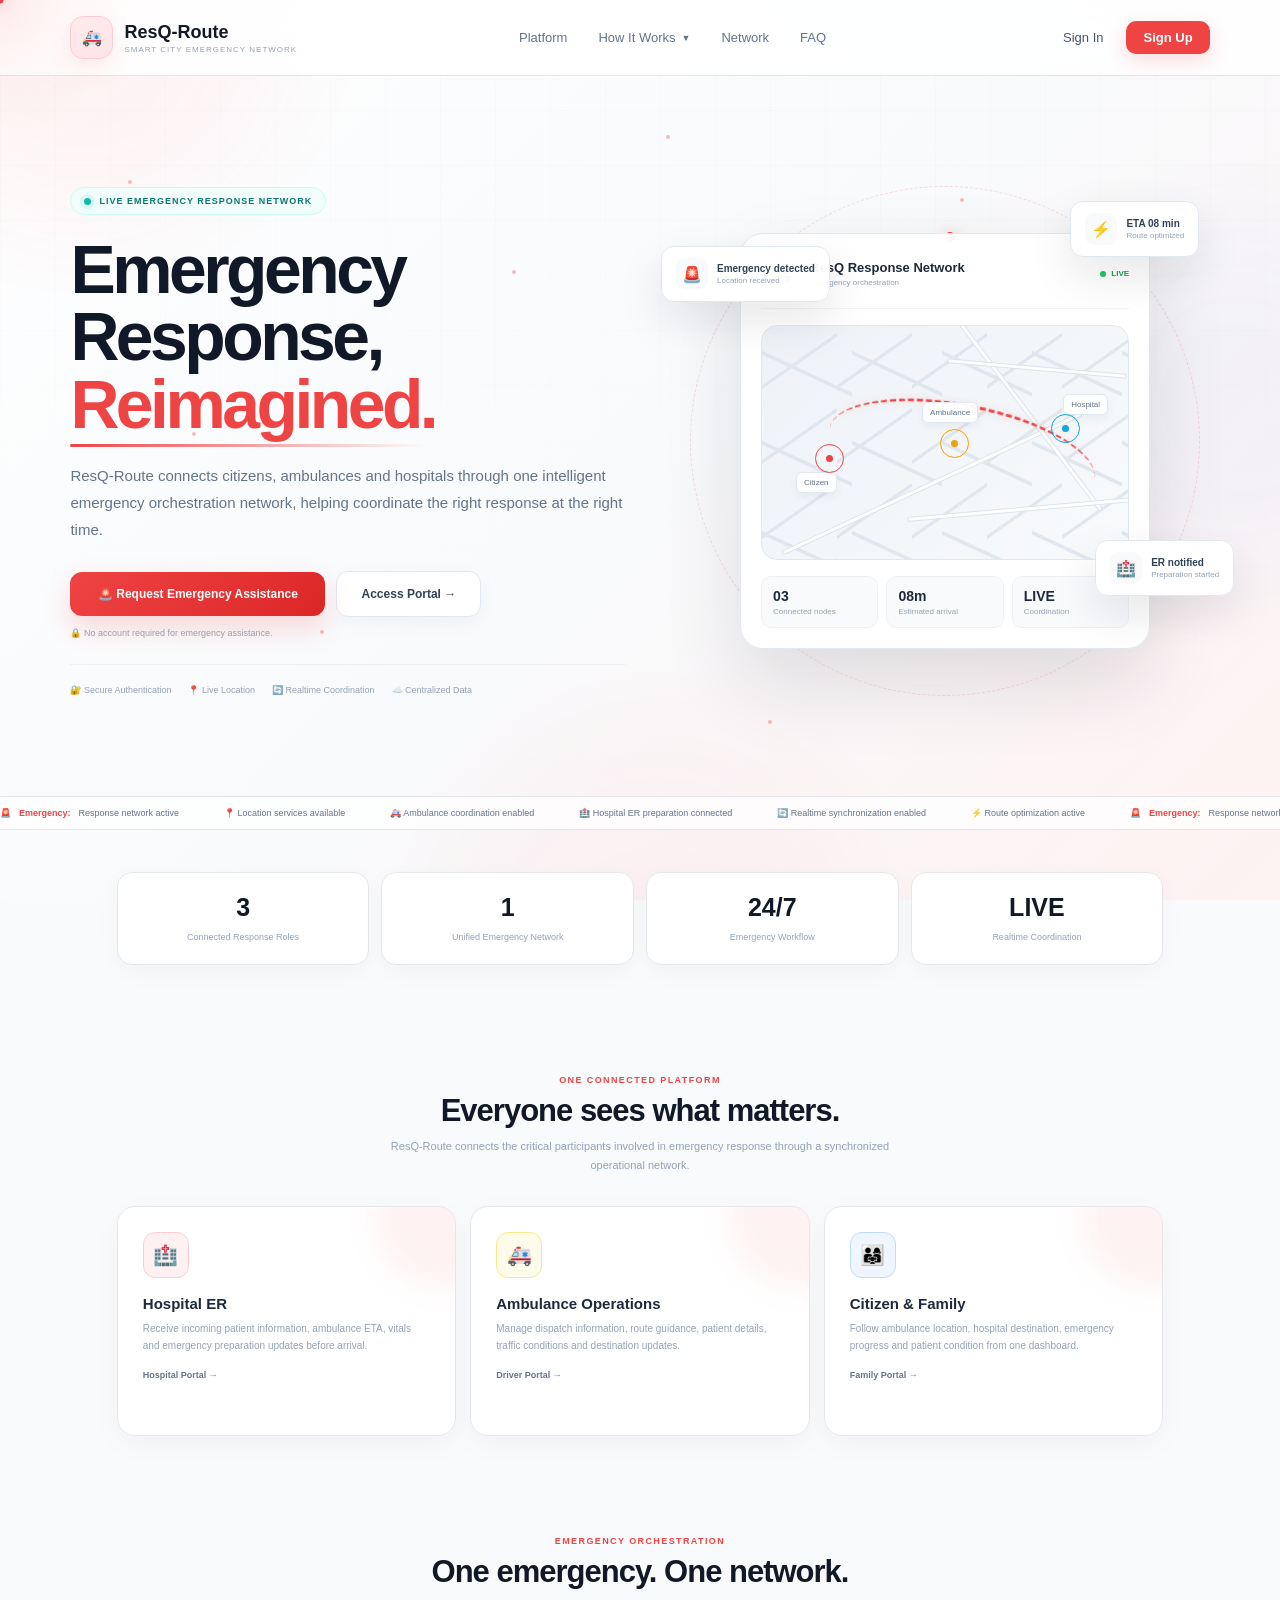
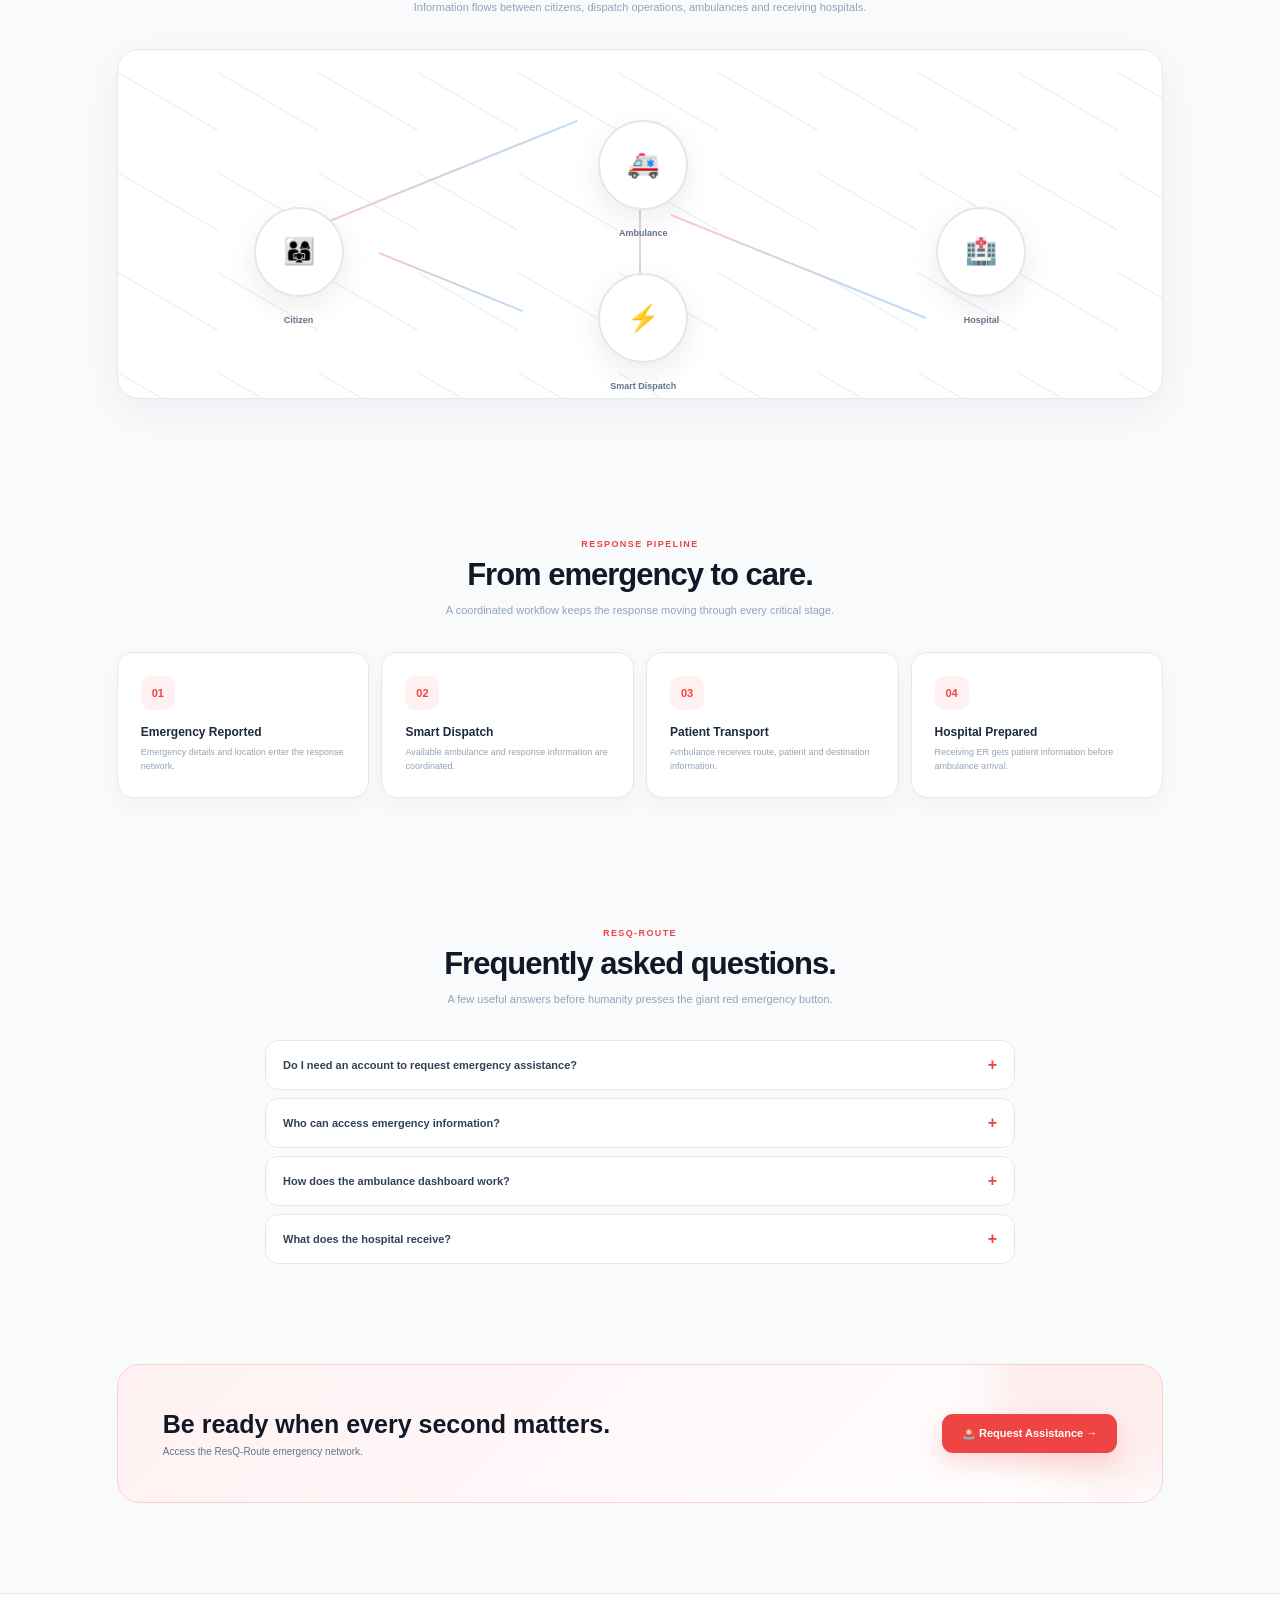
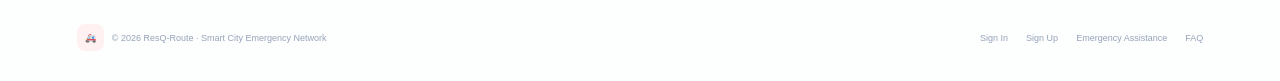
==== index.html @ a010dc9f "Initial commit" ====
<!DOCTYPE html>
<html lang="en">

<head>

    <meta charset="UTF-8">

    <meta
        name="viewport"
        content="width=device-width, initial-scale=1.0"
    >

    <title>
        ResQ-Route | Smart Emergency Response Network
    </title>


    <style>

        /* =====================================================
           GLOBAL
        ===================================================== */

        * {
            margin: 0;
            padding: 0;
            box-sizing: border-box;
        }


        html {
            scroll-behavior: smooth;
        }


        body {

            font-family:
                Inter,
                "Segoe UI",
                Arial,
                sans-serif;

            color: #172033;

            background:
                #f8fafc;

            overflow-x: hidden;

            cursor: default;
        }


        a {
            text-decoration: none;
            color: inherit;
        }


        button {
            font-family: inherit;
        }


        ::selection {
            background: #fecaca;
            color: #7f1d1d;
        }



        /* =====================================================
           MOUSE EFFECTS
        ===================================================== */

        #cursorGlow {

            position: fixed;

            width: 260px;
            height: 260px;

            border-radius: 50%;

            pointer-events: none;

            z-index: 9999;

            background:
                radial-gradient(
                    circle,
                    rgba(239,68,68,0.10),
                    rgba(239,68,68,0.035) 35%,
                    transparent 70%
                );

            transform:
                translate(-50%, -50%);

            transition:
                left 0.08s linear,
                top 0.08s linear;
        }


        #cursorDot {

            position: fixed;

            width: 7px;
            height: 7px;

            border-radius: 50%;

            background: #ef4444;

            pointer-events: none;

            z-index: 10000;

            transform:
                translate(-50%, -50%);

            box-shadow:
                0 0 14px
                rgba(239,68,68,0.45);
        }



        /* =====================================================
           BACKGROUND
        ===================================================== */

        .background {

            position: fixed;

            inset: 0;

            z-index: -20;

            overflow: hidden;

            background:
                linear-gradient(
                    135deg,
                    #ffffff 0%,
                    #f8fafc 48%,
                    #fef2f2 100%
                );
        }


        .grid {

            position: absolute;

            inset: 0;

            opacity: 0.45;

            background-image:

                linear-gradient(
                    rgba(15,23,42,0.035) 1px,
                    transparent 1px
                ),

                linear-gradient(
                    90deg,
                    rgba(15,23,42,0.035) 1px,
                    transparent 1px
                );

            background-size:
                55px 55px;

            mask-image:
                linear-gradient(
                    to bottom,
                    black,
                    transparent 90%
                );
        }


        .blob {

            position: absolute;

            border-radius: 50%;

            filter: blur(60px);

            opacity: 0.45;

            animation:
                blobFloat 10s ease-in-out infinite;
        }


        .blob-red {

            width: 400px;
            height: 400px;

            background:
                rgba(239,68,68,0.12);

            top: -180px;
            left: -120px;
        }


        .blob-blue {

            width: 350px;
            height: 350px;

            background:
                rgba(59,130,246,0.09);

            right: -130px;
            top: 25%;

            animation-delay:
                -3s;
        }


        .blob-pink {

            width: 420px;
            height: 420px;

            background:
                rgba(244,63,94,0.07);

            left: 35%;
            bottom: -250px;

            animation-delay:
                -6s;
        }


        @keyframes blobFloat {

            0%,
            100% {

                transform:
                    translate(0,0)
                    scale(1);

            }

            50% {

                transform:
                    translate(35px,-25px)
                    scale(1.08);

            }
        }



        /* =====================================================
           PARTICLES
        ===================================================== */

        .particles {

            position: fixed;

            inset: 0;

            pointer-events: none;

            z-index: -5;
        }


        .particle {

            position: absolute;

            width: 4px;
            height: 4px;

            border-radius: 50%;

            background:
                rgba(239,68,68,0.35);

            animation:
                particleFloat linear infinite;
        }


        .particle:nth-child(1) {
            left: 10%;
            top: 20%;
            animation-duration: 9s;
        }

        .particle:nth-child(2) {
            left: 25%;
            top: 70%;
            animation-duration: 12s;
        }

        .particle:nth-child(3) {
            left: 40%;
            top: 30%;
            animation-duration: 10s;
        }

        .particle:nth-child(4) {
            left: 60%;
            top: 80%;
            animation-duration: 14s;
        }

        .particle:nth-child(5) {
            left: 75%;
            top: 22%;
            animation-duration: 11s;
        }

        .particle:nth-child(6) {
            left: 88%;
            top: 62%;
            animation-duration: 13s;
        }

        .particle:nth-child(7) {
            left: 52%;
            top: 15%;
            animation-duration: 8s;
        }

        .particle:nth-child(8) {
            left: 15%;
            top: 48%;
            animation-duration: 15s;
        }


        @keyframes particleFloat {

            0% {

                transform:
                    translateY(0);

                opacity:
                    0;

            }

            20% {
                opacity: 1;
            }

            80% {
                opacity: 1;
            }

            100% {

                transform:
                    translateY(-120px);

                opacity:
                    0;

            }
        }



        /* =====================================================
           NAVBAR
        ===================================================== */

        .navbar {

            position: sticky;

            top: 0;

            z-index: 1000;

            height: 76px;

            padding:
                0 5.5%;

            display: flex;

            align-items: center;

            justify-content: space-between;

            background:
                rgba(255,255,255,0.84);

            backdrop-filter:
                blur(20px);

            border-bottom:
                1px solid #e5e7eb;
        }


        .logo {

            display: flex;

            align-items: center;

            gap: 11px;
        }


        .logo-icon {

            width: 43px;
            height: 43px;

            display: flex;

            align-items: center;
            justify-content: center;

            border-radius: 13px;

            background:
                linear-gradient(
                    135deg,
                    #fff1f2,
                    #ffe4e6
                );

            border:
                1px solid #fecdd3;

            box-shadow:
                0 8px 22px
                rgba(239,68,68,0.10);

            animation:
                logoPulse 3s ease-in-out infinite;
        }


        @keyframes logoPulse {

            0%,
            100% {
                transform:
                    translateY(0);
            }

            50% {
                transform:
                    translateY(-3px);
            }
        }


        .logo-name {

            color: #111827;

            font-size: 18px;

            font-weight: 800;
        }


        .logo-subtitle {

            margin-top: 2px;

            color: #94a3b8;

            font-size: 8px;

            letter-spacing: 1px;
        }


        .nav-center {

            display: flex;

            align-items: center;

            gap: 5px;
        }


        .nav-link {

            padding:
                9px 13px;

            border-radius: 9px;

            color: #64748b;

            font-size: 13px;

            transition:
                0.2s ease;
        }


        .nav-link:hover {

            color: #111827;

            background:
                #f1f5f9;
        }


        .dropdown {

            position: relative;
        }


        .dropdown-button {

            border: none;

            background: transparent;

            cursor: pointer;

            display: flex;

            align-items: center;

            gap: 6px;
        }


        .arrow {

            font-size: 9px;

            transition:
                0.25s ease;
        }


        .dropdown:hover .arrow {

            transform:
                rotate(180deg);
        }


        .dropdown-menu {

            position: absolute;

            top:
                calc(100% + 12px);

            left: 50%;

            width: 245px;

            padding: 8px;

            border-radius: 15px;

            background:
                rgba(255,255,255,0.98);

            border:
                1px solid #e5e7eb;

            box-shadow:
                0 25px 60px
                rgba(15,23,42,0.13);

            opacity: 0;

            visibility: hidden;

            transform:
                translate(-50%, -10px);

            transition:
                0.22s ease;
        }


        .dropdown:hover .dropdown-menu {

            opacity: 1;

            visibility: visible;

            transform:
                translate(-50%,0);
        }


        .dropdown-item {

            display: flex;

            align-items: center;

            gap: 10px;

            padding: 11px;

            border-radius: 10px;

            transition:
                0.2s ease;
        }


        .dropdown-item:hover {

            background:
                #f8fafc;

            transform:
                translateX(3px);
        }


        .dropdown-icon {

            width: 34px;
            height: 34px;

            display: flex;

            align-items: center;
            justify-content: center;

            border-radius: 9px;

            background:
                #fff1f2;
        }


        .dropdown-item strong {

            display: block;

            color: #1e293b;

            font-size: 12px;
        }


        .dropdown-item span {

            display: block;

            margin-top: 2px;

            color: #94a3b8;

            font-size: 9px;
        }


        .nav-actions {

            display: flex;

            align-items: center;

            gap: 8px;
        }


        .signin {

            padding:
                9px 15px;

            color: #475569;

            border-radius: 9px;

            font-size: 13px;

            transition:
                0.2s ease;
        }


        .signin:hover {

            color: #111827;

            background:
                #f1f5f9;
        }


        .signup {

            padding:
                9px 17px;

            border-radius: 10px;

            color: white;

            background:
                #ef4444;

            font-size: 13px;

            font-weight: 650;

            box-shadow:
                0 7px 20px
                rgba(239,68,68,0.18);

            transition:
                0.25s ease;
        }


        .signup:hover {

            background:
                #dc2626;

            transform:
                translateY(-2px);

            box-shadow:
                0 12px 27px
                rgba(239,68,68,0.25);
        }



        /* =====================================================
           HERO
        ===================================================== */

        .hero {

            max-width:
                1350px;

            min-height:
                720px;

            margin:
                auto;

            padding:
                55px 5.5% 45px;

            display:
                grid;

            grid-template-columns:
                1fr 0.95fr;

            align-items:
                center;

            gap:
                55px;
        }


        .hero-content {

            animation:
                heroReveal 0.8s ease both;
        }


        @keyframes heroReveal {

            from {

                opacity: 0;

                transform:
                    translateY(25px);

            }

            to {

                opacity: 1;

                transform:
                    translateY(0);

            }
        }


        .live-badge {

            display: inline-flex;

            align-items: center;

            gap: 8px;

            padding:
                8px 13px;

            border-radius:
                999px;

            background:
                #f0fdfa;

            border:
                1px solid #ccfbf1;

            color:
                #0f766e;

            font-size:
                9px;

            font-weight:
                750;

            letter-spacing:
                1px;

            margin-bottom:
                21px;
        }


        .live-dot {

            width: 7px;
            height: 7px;

            border-radius: 50%;

            background:
                #14b8a6;

            box-shadow:
                0 0 0 4px
                rgba(20,184,166,0.10);

            animation:
                livePulse 1.8s infinite;
        }


        @keyframes livePulse {

            0% {
                box-shadow:
                    0 0 0 0
                    rgba(20,184,166,0.25);
            }

            70% {
                box-shadow:
                    0 0 0 8px
                    rgba(20,184,166,0);
            }

            100% {
                box-shadow:
                    0 0 0 0
                    rgba(20,184,166,0);
            }
        }


        .hero h1 {

            max-width:
                720px;

            color:
                #111827;

            font-size:
                clamp(48px,5.3vw,76px);

            line-height:
                0.99;

            letter-spacing:
                -3.5px;

            font-weight:
                800;

            margin-bottom:
                24px;
        }


        .hero h1 span {

            color:
                #ef4444;

            position:
                relative;
        }


        .hero h1 span::after {

            content:
                "";

            position:
                absolute;

            left: 0;

            right: 10px;

            bottom: -5px;

            height: 3px;

            border-radius:
                99px;

            background:
                linear-gradient(
                    90deg,
                    #ef4444,
                    transparent
                );

            animation:
                lineGrow 1.1s
                0.5s ease both;
        }


        @keyframes lineGrow {

            from {
                transform:
                    scaleX(0);

                transform-origin:
                    left;
            }

            to {
                transform:
                    scaleX(1);

                transform-origin:
                    left;
            }
        }


        .hero-description {

            max-width:
                630px;

            color:
                #64748b;

            font-size:
                15px;

            line-height:
                1.8;

            margin-bottom:
                28px;
        }



        /* =====================================================
           HERO BUTTONS
        ===================================================== */

        .hero-buttons {

            display:
                flex;

            align-items:
                center;

            gap:
                11px;

            flex-wrap:
                wrap;
        }


        .emergency-button {

            position:
                relative;

            overflow:
                hidden;

            display:
                inline-flex;

            align-items:
                center;

            justify-content:
                center;

            gap:
                9px;

            padding:
                15px 22px;

            min-width:
                255px;

            border-radius:
                12px;

            color:
                white;

            background:
                linear-gradient(
                    135deg,
                    #ef4444,
                    #dc2626
                );

            font-size:
                12px;

            font-weight:
                750;

            box-shadow:
                0 12px 28px
                rgba(239,68,68,0.20);

            transition:
                0.25s ease;
        }


        .emergency-button:hover {

            transform:
                translateY(-3px);

            box-shadow:
                0 17px 36px
                rgba(239,68,68,0.28);
        }


        .emergency-button::after {

            content:
                "";

            position:
                absolute;

            width:
                50px;

            height:
                200%;

            top:
                -50%;

            left:
                -80px;

            background:
                rgba(255,255,255,0.20);

            transform:
                rotate(20deg);

            transition:
                0.6s ease;
        }


        .emergency-button:hover::after {

            left:
                110%;
        }


        .portal-button {

            display:
                inline-flex;

            align-items:
                center;

            justify-content:
                center;

            gap:
                8px;

            padding:
                15px 22px;

            min-width:
                145px;

            border-radius:
                12px;

            color:
                #334155;

            background:
                white;

            border:
                1px solid #e2e8f0;

            font-size:
                12px;

            font-weight:
                650;

            box-shadow:
                0 6px 20px
                rgba(15,23,42,0.04);

            transition:
                0.25s ease;
        }


        .portal-button:hover {

            transform:
                translateY(-3px);

            border-color:
                #cbd5e1;

            box-shadow:
                0 12px 28px
                rgba(15,23,42,0.08);
        }


        .emergency-note {

            margin-top:
                11px;

            color:
                #94a3b8;

            font-size:
                9px;
        }



        /* =====================================================
           HERO TRUST
        ===================================================== */

        .trust-row {

            display:
                flex;

            align-items:
                center;

            gap:
                17px;

            flex-wrap:
                wrap;

            margin-top:
                26px;

            padding-top:
                20px;

            border-top:
                1px solid #eef2f7;
        }


        .trust {

            display:
                flex;

            align-items:
                center;

            gap:
                5px;

            color:
                #94a3b8;

            font-size:
                9px;
        }



        /* =====================================================
           HERO VISUAL
        ===================================================== */

        .visual {

            position:
                relative;

            min-height:
                540px;

            display:
                flex;

            align-items:
                center;

            justify-content:
                center;

            animation:
                visualReveal 0.9s 0.15s ease both;
        }


        @keyframes visualReveal {

            from {

                opacity: 0;

                transform:
                    translateX(35px)
                    scale(0.97);

            }

            to {

                opacity: 1;

                transform:
                    translateX(0)
                    scale(1);

            }
        }



        /* =====================================================
           ORBIT
        ===================================================== */

        .orbit {

            position:
                absolute;

            width:
                510px;

            height:
                510px;

            border-radius:
                50%;

            border:
                1px dashed
                rgba(239,68,68,0.18);

            animation:
                orbitRotate 25s linear infinite;
        }


        .orbit::before {

            content:
                "";

            position:
                absolute;

            inset:
                55px;

            border-radius:
                50%;

            border:
                1px dashed
                rgba(59,130,246,0.14);
        }


        .orbit-dot {

            position:
                absolute;

            width:
                10px;

            height:
                10px;

            border-radius:
                50%;

            background:
                #ef4444;

            top:
                45px;

            left:
                50%;

            box-shadow:
                0 0 15px
                rgba(239,68,68,0.35);
        }


        @keyframes orbitRotate {

            from {
                transform:
                    rotate(0deg);
            }

            to {
                transform:
                    rotate(360deg);
            }
        }



        /* =====================================================
           RESPONSE CARD
        ===================================================== */

        .response-card {

            position:
                relative;

            width:
                410px;

            padding:
                20px;

            border-radius:
                23px;

            background:
                rgba(255,255,255,0.96);

            border:
                1px solid #e2e8f0;

            box-shadow:
                0 35px 80px
                rgba(15,23,42,0.12);

            z-index:
                5;

            transform-style:
                preserve-3d;

            transition:
                transform 0.15s ease;
        }


        .card-top {

            display:
                flex;

            align-items:
                center;

            justify-content:
                space-between;

            padding-bottom:
                15px;

            border-bottom:
                1px solid #f1f5f9;
        }


        .card-title {

            display:
                flex;

            align-items:
                center;

            gap:
                10px;
        }


        .card-icon {

            width:
                39px;

            height:
                39px;

            display:
                flex;

            align-items:
                center;

            justify-content:
                center;

            border-radius:
                10px;

            background:
                #fff1f2;

            border:
                1px solid #fecdd3;
        }


        .card-title strong {

            display:
                block;

            color:
                #1e293b;

            font-size:
                13px;
        }


        .card-title span {

            display:
                block;

            margin-top:
                3px;

            color:
                #94a3b8;

            font-size:
                8px;
        }


        .card-live {

            display:
                flex;

            align-items:
                center;

            gap:
                5px;

            color:
                #16a34a;

            font-size:
                8px;

            font-weight:
                750;
        }


        .card-live i {

            width:
                6px;

            height:
                6px;

            border-radius:
                50%;

            background:
                #22c55e;

            animation:
                blink 1.4s infinite;
        }


        @keyframes blink {

            50% {
                opacity:
                    0.35;
            }
        }



        /* =====================================================
           MAP
        ===================================================== */

        .map {

            position:
                relative;

            height:
                235px;

            margin:
                16px 0;

            overflow:
                hidden;

            border-radius:
                16px;

            background:
                linear-gradient(
                    135deg,
                    #eef2f7,
                    #f8fafc
                );

            border:
                1px solid #e2e8f0;
        }


        .map-grid {

            position:
                absolute;

            inset:
                0;

            opacity:
                0.8;

            background-image:

                linear-gradient(
                    25deg,
                    transparent 46%,
                    #dbe3ec 47%,
                    #dbe3ec 49%,
                    transparent 50%
                ),

                linear-gradient(
                    145deg,
                    transparent 46%,
                    #dbe3ec 47%,
                    #dbe3ec 49%,
                    transparent 50%
                );

            background-size:
                90px 90px,
                75px 75px;
        }


        .road {

            position:
                absolute;

            height:
                5px;

            border-radius:
                99px;

            background:
                white;

            border:
                1px solid #dbe3ec;
        }


        .road-1 {

            width:
                330px;

            left:
                5px;

            top:
                155px;

            transform:
                rotate(-25deg);
        }


        .road-2 {

            width:
                280px;

            left:
                115px;

            top:
                70px;

            transform:
                rotate(53deg);
        }


        .road-3 {

            width:
                250px;

            left:
                145px;

            top:
                180px;

            transform:
                rotate(-5deg);
        }


        .road-4 {

            width:
                180px;

            left:
                185px;

            top:
                40px;

            transform:
                rotate(5deg);
        }



        /* =====================================================
           ROUTE
        ===================================================== */

        .route {

            position:
                absolute;

            width:
                270px;

            height:
                100px;

            left:
                65px;

            top:
                78px;

            border-top:
                3px dashed #ef4444;

            border-radius:
                50%;

            transform:
                rotate(11deg);

            filter:
                drop-shadow(
                    0 0 4px
                    rgba(239,68,68,0.25)
                );

            animation:
                routeMove 2s ease-in-out infinite;
        }


        @keyframes routeMove {

            0%,
            100% {
                opacity:
                    0.65;
            }

            50% {
                opacity:
                    1;
            }
        }



        /* =====================================================
           MAP MARKERS
        ===================================================== */

        .marker {

            position:
                absolute;

            width:
                15px;

            height:
                15px;

            border-radius:
                50%;

            z-index:
                5;
        }


        .marker::before {

            content:
                "";

            position:
                absolute;

            inset:
                4px;

            border-radius:
                50%;

            background:
                currentColor;
        }


        .marker::after {

            content:
                "";

            position:
                absolute;

            inset:
                -7px;

            border:
                1px solid currentColor;

            border-radius:
                50%;

            animation:
                markerRing 2s infinite;
        }


        @keyframes markerRing {

            0% {
                transform:
                    scale(0.7);

                opacity:
                    0.5;
            }

            70% {
                transform:
                    scale(1.5);

                opacity:
                    0;
            }

            100% {
                opacity:
                    0;
            }
        }


        .citizen {
            left:
                60px;

            top:
                125px;

            color:
                #ef4444;
        }


        .ambulance {
            left:
                185px;

            top:
                110px;

            color:
                #f59e0b;

            animation:
                ambulanceMove 3s ease-in-out infinite;
        }


        @keyframes ambulanceMove {

            0%,
            100% {
                transform:
                    translateX(0);
            }

            50% {
                transform:
                    translateX(22px);
            }
        }


        .hospital {
            right:
                55px;

            top:
                95px;

            color:
                #0ea5e9;
        }


        .map-label {

            position:
                absolute;

            padding:
                5px 7px;

            border-radius:
                6px;

            background:
                rgba(255,255,255,0.95);

            border:
                1px solid #e2e8f0;

            color:
                #64748b;

            font-size:
                8px;

            box-shadow:
                0 4px 10px
                rgba(15,23,42,0.05);
        }


        .label-1 {

            left:
                34px;

            top:
                146px;
        }


        .label-2 {

            left:
                160px;

            top:
                76px;
        }


        .label-3 {

            right:
                20px;

            top:
                68px;
        }



        /* =====================================================
           CARD STATS
        ===================================================== */

        .card-stats {

            display:
                grid;

            grid-template-columns:
                repeat(3,1fr);

            gap:
                8px;
        }


        .stat {

            padding:
                11px;

            border-radius:
                10px;

            background:
                #f8fafc;

            border:
                1px solid #eef2f7;
        }


        .stat strong {

            display:
                block;

            color:
                #1e293b;

            font-size:
                14px;
        }


        .stat span {

            display:
                block;

            margin-top:
                3px;

            color:
                #94a3b8;

            font-size:
                8px;
        }



        /* =====================================================
           FLOATING NOTIFICATIONS
        ===================================================== */

        .floating {

            position:
                absolute;

            display:
                flex;

            align-items:
                center;

            gap:
                9px;

            padding:
                11px 14px;

            border-radius:
                13px;

            background:
                rgba(255,255,255,0.96);

            border:
                1px solid #e2e8f0;

            box-shadow:
                0 18px 45px
                rgba(15,23,42,0.10);

            z-index:
                10;

            animation:
                floatingCard 4s ease-in-out infinite;
        }


        @keyframes floatingCard {

            0%,
            100% {
                transform:
                    translateY(0);
            }

            50% {
                transform:
                    translateY(-10px);
            }
        }


        .floating-icon {

            width:
                32px;

            height:
                32px;

            display:
                flex;

            align-items:
                center;

            justify-content:
                center;

            border-radius:
                9px;

            background:
                #f8fafc;
        }


        .floating strong {

            display:
                block;

            color:
                #334155;

            font-size:
                10px;
        }


        .floating span {

            display:
                block;

            margin-top:
                2px;

            color:
                #94a3b8;

            font-size:
                8px;
        }


        .float-1 {

            left:
                -20px;

            top:
                75px;
        }


        .float-2 {

            right:
                -25px;

            bottom:
                115px;

            animation-delay:
                -1.5s;
        }


        .float-3 {

            right:
                10px;

            top:
                30px;

            animation-delay:
                -2.5s;
        }



        /* =====================================================
           LIVE TICKER
        ===================================================== */

        .ticker {

            width:
                100%;

            overflow:
                hidden;

            border-top:
                1px solid #e5e7eb;

            border-bottom:
                1px solid #e5e7eb;

            background:
                rgba(255,255,255,0.75);
        }


        .ticker-track {

            width:
                max-content;

            display:
                flex;

            gap:
                45px;

            padding:
                11px 0;

            animation:
                tickerMove 30s linear infinite;
        }


        .ticker-item {

            display:
                flex;

            align-items:
                center;

            gap:
                8px;

            color:
                #64748b;

            font-size:
                9px;

            white-space:
                nowrap;
        }


        .ticker-item b {

            color:
                #ef4444;
        }


        @keyframes tickerMove {

            from {
                transform:
                    translateX(0);
            }

            to {
                transform:
                    translateX(-50%);
            }
        }



        /* =====================================================
           QUICK STATS
        ===================================================== */

        .quick-stats {

            max-width:
                1200px;

            margin:
                0 auto;

            padding:
                42px 6% 60px;

            display:
                grid;

            grid-template-columns:
                repeat(4,1fr);

            gap:
                12px;
        }


        .quick-stat {

            padding:
                20px;

            border-radius:
                15px;

            background:
                white;

            border:
                1px solid #e5e7eb;

            box-shadow:
                0 7px 25px
                rgba(15,23,42,0.035);

            text-align:
                center;

            transition:
                0.3s ease;
        }


        .quick-stat:hover {

            transform:
                translateY(-5px);

            box-shadow:
                0 15px 35px
                rgba(15,23,42,0.07);
        }


        .quick-stat strong {

            display:
                block;

            color:
                #111827;

            font-size:
                25px;

            margin-bottom:
                4px;
        }


        .quick-stat span {

            color:
                #94a3b8;

            font-size:
                9px;
        }



        /* =====================================================
           SECTION
        ===================================================== */

        .section {

            max-width:
                1200px;

            margin:
                auto;

            padding:
                50px 6% 80px;
        }


        .section-heading {

            text-align:
                center;

            margin-bottom:
                32px;
        }


        .section-label {

            color:
                #ef4444;

            font-size:
                9px;

            font-weight:
                750;

            letter-spacing:
                1.4px;

            margin-bottom:
                8px;
        }


        .section-heading h2 {

            color:
                #111827;

            font-size:
                31px;

            letter-spacing:
                -1px;

            margin-bottom:
                8px;
        }


        .section-heading p {

            max-width:
                550px;

            margin:
                auto;

            color:
                #94a3b8;

            font-size:
                11px;

            line-height:
                1.7;
        }



        /* =====================================================
           SYSTEM CARDS
        ===================================================== */

        .system-grid {

            display:
                grid;

            grid-template-columns:
                repeat(3,1fr);

            gap:
                14px;
        }


        .system-card {

            position:
                relative;

            overflow:
                hidden;

            min-height:
                230px;

            padding:
                25px;

            border-radius:
                18px;

            background:
                rgba(255,255,255,0.92);

            border:
                1px solid #e5e7eb;

            box-shadow:
                0 8px 28px
                rgba(15,23,42,0.04);

            transition:
                0.3s ease;
        }


        .system-card::before {

            content:
                "";

            position:
                absolute;

            width:
                140px;

            height:
                140px;

            right:
                -60px;

            top:
                -60px;

            border-radius:
                50%;

            background:
                rgba(239,68,68,0.07);

            filter:
                blur(15px);
        }


        .system-card:hover {

            transform:
                translateY(-8px);

            box-shadow:
                0 20px 45px
                rgba(15,23,42,0.08);

            border-color:
                #dbe3ec;
        }


        .system-icon {

            width:
                46px;

            height:
                46px;

            display:
                flex;

            align-items:
                center;

            justify-content:
                center;

            border-radius:
                12px;

            margin-bottom:
                17px;

            font-size:
                20px;
        }


        .red {
            background:
                #fff1f2;

            border:
                1px solid #fecdd3;
        }


        .orange {
            background:
                #fffbeb;

            border:
                1px solid #fde68a;
        }


        .blue {
            background:
                #eff6ff;

            border:
                1px solid #bfdbfe;
        }


        .system-card h3 {

            color:
                #1e293b;

            font-size:
                15px;

            margin-bottom:
                8px;
        }


        .system-card p {

            color:
                #94a3b8;

            font-size:
                10px;

            line-height:
                1.7;
        }


        .system-link {

            display:
                inline-flex;

            margin-top:
                16px;

            color:
                #64748b;

            font-size:
                9px;

            font-weight:
                650;

            transition:
                0.2s ease;
        }


        .system-card:hover .system-link {

            color:
                #ef4444;

            transform:
                translateX(5px);
        }



        /* =====================================================
           NETWORK SECTION
        ===================================================== */

        .network-section {

            max-width:
                1200px;

            margin:
                auto;

            padding:
                20px 6% 90px;
        }


        .network-panel {

            position:
                relative;

            min-height:
                350px;

            overflow:
                hidden;

            border-radius:
                22px;

            background:
                white;

            border:
                1px solid #e5e7eb;

            box-shadow:
                0 12px 40px
                rgba(15,23,42,0.05);

            padding:
                35px;
        }


        .network-lines {

            position:
                absolute;

            inset:
                0;

            opacity:
                0.7;

            background-image:
                linear-gradient(
                    30deg,
                    transparent 48%,
                    #e2e8f0 49%,
                    transparent 50%
                );

            background-size:
                100px 100px;
        }


        .network-node {

            position:
                absolute;

            width:
                90px;

            height:
                90px;

            border-radius:
                50%;

            display:
                flex;

            align-items:
                center;

            justify-content:
                center;

            background:
                white;

            border:
                2px solid #e2e8f0;

            box-shadow:
                0 10px 30px
                rgba(15,23,42,0.08);

            font-size:
                26px;

            z-index:
                3;

            transition:
                0.3s ease;
        }


        .network-node:hover {

            transform:
                scale(1.12);

            border-color:
                #fecaca;

            box-shadow:
                0 15px 35px
                rgba(239,68,68,0.13);
        }


        .node-citizen {

            left:
                13%;

            top:
                45%;
        }


        .node-ambulance {

            left:
                46%;

            top:
                20%;
        }


        .node-hospital {

            right:
                13%;

            top:
                45%;
        }


        .node-dispatch {

            left:
                46%;

            bottom:
                10%;
        }


        .connection {

            position:
                absolute;

            height:
                2px;

            background:
                linear-gradient(
                    90deg,
                    #fecaca,
                    #cbd5e1,
                    #bfdbfe
                );

            transform-origin:
                left center;

            z-index:
                1;
        }


        .connection-1 {

            width:
                270px;

            left:
                20%;

            top:
                49%;

            transform:
                rotate(-22deg);
        }


        .connection-2 {

            width:
                275px;

            left:
                53%;

            top:
                47%;

            transform:
                rotate(22deg);
        }


        .connection-3 {

            width:
                150px;

            left:
                50%;

            top:
                43%;

            transform:
                rotate(90deg);
        }


        .connection-4 {

            width:
                155px;

            left:
                25%;

            top:
                58%;

            transform:
                rotate(22deg);
        }


        .node-label {

            position:
                absolute;

            bottom:
                -30px;

            left:
                50%;

            transform:
                translateX(-50%);

            white-space:
                nowrap;

            color:
                #64748b;

            font-size:
                9px;

            font-weight:
                650;
        }



        /* =====================================================
           PROCESS
        ===================================================== */

        .process-grid {

            display:
                grid;

            grid-template-columns:
                repeat(4,1fr);

            gap:
                12px;
        }


        .process-card {

            position:
                relative;

            padding:
                23px;

            border-radius:
                16px;

            background:
                white;

            border:
                1px solid #e5e7eb;

            box-shadow:
                0 7px 25px
                rgba(15,23,42,0.035);

            transition:
                0.3s ease;
        }


        .process-card:hover {

            transform:
                translateY(-5px);

            border-color:
                #fecaca;
        }


        .process-number {

            width:
                34px;

            height:
                34px;

            display:
                flex;

            align-items:
                center;

            justify-content:
                center;

            border-radius:
                10px;

            background:
                #fff1f2;

            color:
                #ef4444;

            font-size:
                11px;

            font-weight:
                750;

            margin-bottom:
                15px;
        }


        .process-card h3 {

            color:
                #1e293b;

            font-size:
                12px;

            margin-bottom:
                6px;
        }


        .process-card p {

            color:
                #94a3b8;

            font-size:
                9px;

            line-height:
                1.6;
        }



        /* =====================================================
           FAQ
        ===================================================== */

        .faq {

            max-width:
                750px;

            margin:
                auto;

            display:
                flex;

            flex-direction:
                column;

            gap:
                8px;
        }


        .faq details {

            background:
                white;

            border:
                1px solid #e5e7eb;

            border-radius:
                13px;

            padding:
                15px 17px;

            transition:
                0.2s ease;
        }


        .faq details:hover {

            border-color:
                #cbd5e1;
        }


        .faq summary {

            cursor:
                pointer;

            color:
                #334155;

            font-size:
                11px;

            font-weight:
                650;

            list-style:
                none;

            display:
                flex;

            justify-content:
                space-between;

            align-items:
                center;
        }


        .faq summary::after {

            content:
                "+";

            color:
                #ef4444;

            font-size:
                16px;
        }


        .faq details[open] summary::after {

            content:
                "−";
        }


        .faq p {

            color:
                #94a3b8;

            font-size:
                10px;

            line-height:
                1.7;

            padding-top:
                10px;
        }



        /* =====================================================
           CTA
        ===================================================== */

        .cta-section {

            max-width:
                1200px;

            margin:
                auto;

            padding:
                20px 6% 90px;
        }


        .cta {

            position:
                relative;

            overflow:
                hidden;

            padding:
                45px;

            border-radius:
                23px;

            background:
                linear-gradient(
                    135deg,
                    #fff1f2,
                    #ffffff
                );

            border:
                1px solid #fecdd3;

            display:
                flex;

            align-items:
                center;

            justify-content:
                space-between;

            gap:
                25px;
        }


        .cta::before {

            content:
                "";

            position:
                absolute;

            width:
                250px;

            height:
                250px;

            border-radius:
                50%;

            right:
                -80px;

            top:
                -120px;

            background:
                rgba(239,68,68,0.08);

            filter:
                blur(20px);
        }


        .cta h2 {

            color:
                #111827;

            font-size:
                25px;

            margin-bottom:
                7px;
        }


        .cta p {

            color:
                #64748b;

            font-size:
                10px;
        }


        .cta-button {

            position:
                relative;

            z-index:
                2;

            white-space:
                nowrap;

            padding:
                13px 20px;

            border-radius:
                11px;

            background:
                #ef4444;

            color:
                white;

            font-size:
                11px;

            font-weight:
                700;

            box-shadow:
                0 10px 25px
                rgba(239,68,68,0.20);

            transition:
                0.25s ease;
        }


        .cta-button:hover {

            background:
                #dc2626;

            transform:
                translateY(-3px);
        }



        /* =====================================================
           FOOTER
        ===================================================== */

        footer {

            border-top:
                1px solid #e5e7eb;

            background:
                rgba(255,255,255,0.75);

            padding:
                30px 6%;

            display:
                flex;

            align-items:
                center;

            justify-content:
                space-between;

            color:
                #94a3b8;

            font-size:
                9px;
        }


        .footer-brand {

            display:
                flex;

            align-items:
                center;

            gap:
                8px;
        }


        .footer-logo {

            width:
                27px;

            height:
                27px;

            display:
                flex;

            align-items:
                center;

            justify-content:
                center;

            border-radius:
                8px;

            background:
                #fff1f2;
        }


        .footer-links {

            display:
                flex;

            gap:
                18px;
        }


        .footer-links a {

            transition:
                0.2s ease;
        }


        .footer-links a:hover {

            color:
                #ef4444;
        }



        /* =====================================================
           SCROLL REVEAL
        ===================================================== */

        .reveal {

            opacity:
                0;

            transform:
                translateY(30px);

            transition:
                opacity 0.7s ease,
                transform 0.7s ease;
        }


        .reveal.visible {

            opacity:
                1;

            transform:
                translateY(0);
        }



        /* =====================================================
           RESPONSIVE
        ===================================================== */

        @media(max-width:1050px) {

            .nav-center {
                display:
                    none;
            }


            .hero {

                grid-template-columns:
                    1fr;

                text-align:
                    center;

                padding-top:
                    60px;
            }


            .hero-content {

                display:
                    flex;

                flex-direction:
                    column;

                align-items:
                    center;
            }


            .hero-description {
                margin-left:
                    auto;

                margin-right:
                    auto;
            }


            .visual {
                min-height:
                    520px;
            }


            .quick-stats {
                grid-template-columns:
                    repeat(2,1fr);
            }
        }



        @media(max-width:800px) {

            .navbar {
                padding:
                    0 20px;
            }


            .logo-subtitle {
                display:
                    none;
            }


            .hero {
                padding:
                    45px 20px 60px;
            }


            .hero h1 {
                font-size:
                    48px;
            }


            .system-grid {
                grid-template-columns:
                    1fr;
            }


            .process-grid {
                grid-template-columns:
                    repeat(2,1fr);
            }


            .network-panel {
                min-height:
                    430px;
            }


            .node-citizen {
                left:
                    8%;
            }


            .node-hospital {
                right:
                    8%;
            }


            .connection {
                opacity:
                    0.5;
            }


            .cta {
                flex-direction:
                    column;

                align-items:
                    flex-start;
            }
        }



        @media(max-width:550px) {

            #cursorGlow,
            #cursorDot {
                display:
                    none;
            }


            .navbar {
                height:
                    68px;
            }


            .nav-actions {
                gap:
                    3px;
            }


            .signin {
                padding:
                    8px 8px;
            }


            .signup {
                padding:
                    8px 11px;
            }


            .hero {
                min-height:
                    auto;

                padding:
                    45px 18px 45px;
            }


            .hero h1 {
                font-size:
                    40px;

                letter-spacing:
                    -2px;
            }


            .hero-description {
                font-size:
                    13px;
            }


            .hero-buttons {
                width:
                    100%;

                flex-direction:
                    column;
            }


            .emergency-button,
            .portal-button {
                width:
                    100%;
            }


            .trust-row {
                justify-content:
                    center;
            }


            .visual {
                min-height:
                    420px;
            }


            .response-card {
                width:
                    94%;

                padding:
                    14px;
            }


            .map {
                height:
                    195px;
            }


            .orbit {
                width:
                    330px;

                height:
                    330px;
            }


            .floating {
                transform:
                    scale(0.75);
            }


            .float-1 {
                left:
                    -25px;
            }


            .float-2 {
                right:
                    -30px;
            }


            .float-3 {
                right:
                    -20px;
            }


            .quick-stats {
                grid-template-columns:
                    repeat(2,1fr);

                padding:
                    25px 18px 45px;
            }


            .section,
            .network-section,
            .cta-section {
                padding-left:
                    18px;

                padding-right:
                    18px;
            }


            .section-heading h2 {
                font-size:
                    26px;
            }


            .process-grid {
                grid-template-columns:
                    1fr;
            }


            .network-panel {
                min-height:
                    500px;

                padding:
                    20px;
            }


            .network-node {
                width:
                    65px;

                height:
                    65px;

                font-size:
                    19px;
            }


            .node-citizen {
                left:
                    7%;

                top:
                    40%;
            }


            .node-ambulance {
                left:
                    39%;

                top:
                    18%;
            }


            .node-hospital {
                right:
                    7%;

                top:
                    40%;
            }


            .node-dispatch {
                left:
                    39%;

                bottom:
                    14%;
            }


            .connection-1,
            .connection-2 {
                width:
                    110px;
            }


            .connection-4 {
                width:
                    90px;
            }


            footer {
                flex-direction:
                    column;

                gap:
                    15px;

                text-align:
                    center;
            }


            .footer-links {
                flex-wrap:
                    wrap;

                justify-content:
                    center;
            }
        }

    </style>

</head>


<body>


    <!-- =====================================================
         BACKGROUND
    ====================================================== -->

    <div class="background">

        <div class="grid"></div>

        <div class="blob blob-red"></div>

        <div class="blob blob-blue"></div>

        <div class="blob blob-pink"></div>

    </div>


    <div class="particles">

        <span class="particle"></span>
        <span class="particle"></span>
        <span class="particle"></span>
        <span class="particle"></span>
        <span class="particle"></span>
        <span class="particle"></span>
        <span class="particle"></span>
        <span class="particle"></span>

    </div>


    <div id="cursorGlow"></div>

    <div id="cursorDot"></div>



    <!-- =====================================================
         NAVBAR
    ====================================================== -->

    <header class="navbar">


        <a
            href="index.html"
            class="logo"
        >

            <div class="logo-icon">
                🚑
            </div>

            <div>

                <div class="logo-name">
                    ResQ-Route
                </div>

                <div class="logo-subtitle">
                    SMART CITY EMERGENCY NETWORK
                </div>

            </div>

        </a>



        <nav class="nav-center">


            <a
                href="#platform"
                class="nav-link"
            >
                Platform
            </a>


            <div class="dropdown">

                <button
                    class="nav-link dropdown-button"
                >

                    How It Works

                    <span class="arrow">
                        ▼
                    </span>

                </button>


                <div class="dropdown-menu">


                    <a
                        href="#process"
                        class="dropdown-item"
                    >

                        <div class="dropdown-icon">
                            🚨
                        </div>

                        <div>

                            <strong>
                                Emergency Request
                            </strong>

                            <span>
                                Report an emergency
                            </span>

                        </div>

                    </a>


                    <a
                        href="#network"
                        class="dropdown-item"
                    >

                        <div class="dropdown-icon">
                            🚑
                        </div>

                        <div>

                            <strong>
                                Smart Dispatch
                            </strong>

                            <span>
                                Coordinate ambulance response
                            </span>

                        </div>

                    </a>


                    <a
                        href="#network"
                        class="dropdown-item"
                    >

                        <div class="dropdown-icon">
                            🏥
                        </div>

                        <div>

                            <strong>
                                Hospital Preparation
                            </strong>

                            <span>
                                Prepare the receiving ER
                            </span>

                        </div>

                    </a>

                </div>

            </div>


            <a
                href="#network"
                class="nav-link"
            >
                Network
            </a>


            <a
                href="#faq"
                class="nav-link"
            >
                FAQ
            </a>

        </nav>



        <div class="nav-actions">

            <a
                href="signin.html"
                class="signin"
            >
                Sign In
            </a>

            <a
                href="signup.html"
                class="signup"
            >
                Sign Up
            </a>

        </div>

    </header>



    <!-- =====================================================
         HERO
    ====================================================== -->

    <main>


        <section class="hero">


            <div class="hero-content">


                <div class="live-badge">

                    <span class="live-dot"></span>

                    LIVE EMERGENCY RESPONSE NETWORK

                </div>


                <h1>

                    Emergency Response,

                    <br>

                    <span>
                        Reimagined.
                    </span>

                </h1>


                <p class="hero-description">

                    ResQ-Route connects citizens, ambulances
                    and hospitals through one intelligent
                    emergency orchestration network, helping
                    coordinate the right response at the right time.

                </p>


                <div class="hero-buttons">


                    <a
                        href="emergency.html"
                        class="emergency-button"
                    >

                        🚨

                        Request Emergency Assistance

                    </a>


                    <a
                        href="signin.html"
                        class="portal-button"
                    >

                        Access Portal

                        →

                    </a>

                </div>


                <div class="emergency-note">

                    🔒 No account required for emergency assistance.

                </div>


                <div class="trust-row">


                    <div class="trust">
                        🔐 Secure Authentication
                    </div>


                    <div class="trust">
                        📍 Live Location
                    </div>


                    <div class="trust">
                        🔄 Realtime Coordination
                    </div>


                    <div class="trust">
                        ☁️ Centralized Data
                    </div>

                </div>

            </div>



            <!-- =================================================
                 HERO VISUAL
            ================================================== -->

            <div class="visual">


                <div class="orbit">

                    <div class="orbit-dot"></div>

                </div>


                <div class="floating float-1">

                    <div class="floating-icon">
                        🚨
                    </div>

                    <div>

                        <strong>
                            Emergency detected
                        </strong>

                        <span>
                            Location received
                        </span>

                    </div>

                </div>


                <div class="floating float-2">

                    <div class="floating-icon">
                        🏥
                    </div>

                    <div>

                        <strong>
                            ER notified
                        </strong>

                        <span>
                            Preparation started
                        </span>

                    </div>

                </div>


                <div class="floating float-3">

                    <div class="floating-icon">
                        ⚡
                    </div>

                    <div>

                        <strong>
                            ETA 08 min
                        </strong>

                        <span>
                            Route optimized
                        </span>

                    </div>

                </div>



                <!-- RESPONSE CARD -->

                <div
                    class="response-card"
                    id="responseCard"
                >


                    <div class="card-top">


                        <div class="card-title">

                            <div class="card-icon">
                                🚑
                            </div>

                            <div>

                                <strong>
                                    ResQ Response Network
                                </strong>

                                <span>
                                    Emergency orchestration
                                </span>

                            </div>

                        </div>


                        <div class="card-live">

                            <i></i>

                            LIVE

                        </div>

                    </div>



                    <!-- MAP -->

                    <div class="map">


                        <div class="map-grid"></div>


                        <div class="road road-1"></div>

                        <div class="road road-2"></div>

                        <div class="road road-3"></div>

                        <div class="road road-4"></div>


                        <div class="route"></div>


                        <div class="marker citizen"></div>

                        <div class="marker ambulance"></div>

                        <div class="marker hospital"></div>


                        <div class="map-label label-1">
                            Citizen
                        </div>


                        <div class="map-label label-2">
                            Ambulance
                        </div>


                        <div class="map-label label-3">
                            Hospital
                        </div>

                    </div>



                    <!-- STATS -->

                    <div class="card-stats">


                        <div class="stat">

                            <strong>
                                03
                            </strong>

                            <span>
                                Connected nodes
                            </span>

                        </div>


                        <div class="stat">

                            <strong>
                                08m
                            </strong>

                            <span>
                                Estimated arrival
                            </span>

                        </div>


                        <div class="stat">

                            <strong>
                                LIVE
                            </strong>

                            <span>
                                Coordination
                            </span>

                        </div>

                    </div>

                </div>

            </div>

        </section>



        <!-- =====================================================
             TICKER
        ====================================================== -->

        <div class="ticker">

            <div class="ticker-track">


                <div class="ticker-item">
                    🚨 <b>Emergency:</b> Response network active
                </div>


                <div class="ticker-item">
                    📍 Location services available
                </div>


                <div class="ticker-item">
                    🚑 Ambulance coordination enabled
                </div>


                <div class="ticker-item">
                    🏥 Hospital ER preparation connected
                </div>


                <div class="ticker-item">
                    🔄 Realtime synchronization enabled
                </div>


                <div class="ticker-item">
                    ⚡ Route optimization active
                </div>


                <div class="ticker-item">
                    🚨 <b>Emergency:</b> Response network active
                </div>


                <div class="ticker-item">
                    📍 Location services available
                </div>


                <div class="ticker-item">
                    🚑 Ambulance coordination enabled
                </div>


                <div class="ticker-item">
                    🏥 Hospital ER preparation connected
                </div>


                <div class="ticker-item">
                    🔄 Realtime synchronization enabled
                </div>


                <div class="ticker-item">
                    ⚡ Route optimization active
                </div>

            </div>

        </div>



        <!-- =====================================================
             QUICK STATS
        ====================================================== -->

        <section class="quick-stats reveal">


            <div class="quick-stat">

                <strong>
                    3
                </strong>

                <span>
                    Connected Response Roles
                </span>

            </div>


            <div class="quick-stat">

                <strong>
                    1
                </strong>

                <span>
                    Unified Emergency Network
                </span>

            </div>


            <div class="quick-stat">

                <strong>
                    24/7
                </strong>

                <span>
                    Emergency Workflow
                </span>

            </div>


            <div class="quick-stat">

                <strong>
                    LIVE
                </strong>

                <span>
                    Realtime Coordination
                </span>

            </div>

        </section>



        <!-- =====================================================
             PLATFORM
        ====================================================== -->

        <section
            class="section reveal"
            id="platform"
        >


            <div class="section-heading">

                <div class="section-label">
                    ONE CONNECTED PLATFORM
                </div>

                <h2>
                    Everyone sees what matters.
                </h2>

                <p>

                    ResQ-Route connects the critical participants
                    involved in emergency response through a
                    synchronized operational network.

                </p>

            </div>



            <div class="system-grid">


                <div class="system-card">

                    <div class="system-icon red">
                        🏥
                    </div>

                    <h3>
                        Hospital ER
                    </h3>

                    <p>

                        Receive incoming patient information,
                        ambulance ETA, vitals and emergency
                        preparation updates before arrival.

                    </p>

                    <a
                        href="signin.html"
                        class="system-link"
                    >
                        Hospital Portal →
                    </a>

                </div>



                <div class="system-card">

                    <div class="system-icon orange">
                        🚑
                    </div>

                    <h3>
                        Ambulance Operations
                    </h3>

                    <p>

                        Manage dispatch information, route
                        guidance, patient details, traffic
                        conditions and destination updates.

                    </p>

                    <a
                        href="signin.html"
                        class="system-link"
                    >
                        Driver Portal →
                    </a>

                </div>



                <div class="system-card">

                    <div class="system-icon blue">
                        👨‍👩‍👧
                    </div>

                    <h3>
                        Citizen & Family
                    </h3>

                    <p>

                        Follow ambulance location, hospital
                        destination, emergency progress and
                        patient condition from one dashboard.

                    </p>

                    <a
                        href="signin.html"
                        class="system-link"
                    >
                        Family Portal →
                    </a>

                </div>

            </div>

        </section>



        <!-- =====================================================
             NETWORK
        ====================================================== -->

        <section
            class="network-section reveal"
            id="network"
        >


            <div class="section-heading">

                <div class="section-label">
                    EMERGENCY ORCHESTRATION
                </div>

                <h2>
                    One emergency. One network.
                </h2>

                <p>

                    Information flows between citizens,
                    dispatch operations, ambulances and
                    receiving hospitals.

                </p>

            </div>


            <div class="network-panel">


                <div class="network-lines"></div>


                <div class="connection connection-1"></div>

                <div class="connection connection-2"></div>

                <div class="connection connection-3"></div>

                <div class="connection connection-4"></div>



                <div class="network-node node-citizen">

                    👨‍👩‍👧

                    <span class="node-label">
                        Citizen
                    </span>

                </div>


                <div class="network-node node-ambulance">

                    🚑

                    <span class="node-label">
                        Ambulance
                    </span>

                </div>


                <div class="network-node node-hospital">

                    🏥

                    <span class="node-label">
                        Hospital
                    </span>

                </div>


                <div class="network-node node-dispatch">

                    ⚡

                    <span class="node-label">
                        Smart Dispatch
                    </span>

                </div>

            </div>

        </section>



        <!-- =====================================================
             PROCESS
        ====================================================== -->

        <section
            class="section reveal"
            id="process"
        >


            <div class="section-heading">

                <div class="section-label">
                    RESPONSE PIPELINE
                </div>

                <h2>
                    From emergency to care.
                </h2>

                <p>

                    A coordinated workflow keeps the response
                    moving through every critical stage.

                </p>

            </div>



            <div class="process-grid">


                <div class="process-card">

                    <div class="process-number">
                        01
                    </div>

                    <h3>
                        Emergency Reported
                    </h3>

                    <p>

                        Emergency details and location
                        enter the response network.

                    </p>

                </div>


                <div class="process-card">

                    <div class="process-number">
                        02
                    </div>

                    <h3>
                        Smart Dispatch
                    </h3>

                    <p>

                        Available ambulance and response
                        information are coordinated.

                    </p>

                </div>


                <div class="process-card">

                    <div class="process-number">
                        03
                    </div>

                    <h3>
                        Patient Transport
                    </h3>

                    <p>

                        Ambulance receives route,
                        patient and destination information.

                    </p>

                </div>


                <div class="process-card">

                    <div class="process-number">
                        04
                    </div>

                    <h3>
                        Hospital Prepared
                    </h3>

                    <p>

                        Receiving ER gets patient information
                        before ambulance arrival.

                    </p>

                </div>

            </div>

        </section>



        <!-- =====================================================
             FAQ
        ====================================================== -->

        <section
            class="section reveal"
            id="faq"
        >


            <div class="section-heading">

                <div class="section-label">
                    RESQ-ROUTE
                </div>

                <h2>
                    Frequently asked questions.
                </h2>

                <p>
                    A few useful answers before humanity
                    presses the giant red emergency button.
                </p>

            </div>



            <div class="faq">


                <details>

                    <summary>
                        Do I need an account to request emergency assistance?
                    </summary>

                    <p>

                        The emergency request flow is designed
                        to allow emergency assistance without
                        requiring the citizen to first create
                        an account.

                    </p>

                </details>


                <details>

                    <summary>
                        Who can access emergency information?
                    </summary>

                    <p>

                        Information is intended to be shared
                        according to the user's role and the
                        emergency workflow, with access controlled
                        by the backend security rules.

                    </p>

                </details>


                <details>

                    <summary>
                        How does the ambulance dashboard work?
                    </summary>

                    <p>

                        The ambulance dashboard receives assigned
                        emergency information, route details,
                        patient information and destination updates.

                    </p>

                </details>


                <details>

                    <summary>
                        What does the hospital receive?
                    </summary>

                    <p>

                        The hospital dashboard can receive incoming
                        emergency details, patient information,
                        ambulance ETA, vitals and preparation
                        information.

                    </p>

                </details>

            </div>

        </section>



        <!-- =====================================================
             CTA
        ====================================================== -->

        <section class="cta-section reveal">


            <div class="cta">


                <div>

                    <h2>
                        Be ready when every second matters.
                    </h2>

                    <p>
                        Access the ResQ-Route emergency network.
                    </p>

                </div>


                <a
                    href="emergency.html"
                    class="cta-button"
                >
                    🚨 Request Assistance →
                </a>

            </div>

        </section>

    </main>



    <!-- =====================================================
         FOOTER
    ====================================================== -->

    <footer>


        <div class="footer-brand">

            <div class="footer-logo">
                🚑
            </div>

            <div>
                © 2026 ResQ-Route · Smart City Emergency Network
            </div>

        </div>


        <div class="footer-links">

            <a href="signin.html">
                Sign In
            </a>

            <a href="signup.html">
                Sign Up
            </a>

            <a href="emergency.html">
                Emergency Assistance
            </a>

            <a href="#faq">
                FAQ
            </a>

        </div>

    </footer>



    <!-- =====================================================
         JAVASCRIPT
    ====================================================== -->

    <script>


        /* =================================================
           CURSOR FOLLOWING GLOW
        ================================================= */

        const cursorGlow =
            document.getElementById(
                "cursorGlow"
            );


        const cursorDot =
            document.getElementById(
                "cursorDot"
            );


        let mouseX = 0;

        let mouseY = 0;

        let glowX = 0;

        let glowY = 0;


        document.addEventListener(
            "mousemove",
            event => {

                mouseX =
                    event.clientX;

                mouseY =
                    event.clientY;


                if (cursorDot) {

                    cursorDot.style.left =
                        mouseX + "px";

                    cursorDot.style.top =
                        mouseY + "px";

                }

            }
        );


        function animateCursor() {

            glowX +=
                (mouseX - glowX) * 0.10;

            glowY +=
                (mouseY - glowY) * 0.10;


            if (cursorGlow) {

                cursorGlow.style.left =
                    glowX + "px";

                cursorGlow.style.top =
                    glowY + "px";

            }


            requestAnimationFrame(
                animateCursor
            );

        }


        animateCursor();



        /* =================================================
           HERO 3D MOUSE MOVEMENT
        ================================================= */

        const visual =
            document.querySelector(
                ".visual"
            );


        const responseCard =
            document.getElementById(
                "responseCard"
            );


        if (
            visual &&
            responseCard &&
            window.innerWidth > 800
        ) {

            visual.addEventListener(
                "mousemove",
                event => {

                    const rect =
                        visual.getBoundingClientRect();


                    const x =
                        event.clientX -
                        rect.left;


                    const y =
                        event.clientY -
                        rect.top;


                    const centerX =
                        rect.width / 2;


                    const centerY =
                        rect.height / 2;


                    const rotateX =
                        ((centerY - y) /
                            centerY) *
                        5;


                    const rotateY =
                        ((x - centerX) /
                            centerX) *
                        6;


                    responseCard.style.transform =
                        `
                        perspective(1000px)
                        rotateX(${rotateX}deg)
                        rotateY(${rotateY}deg)
                        translateY(-5px)
                        `;

                }
            );


            visual.addEventListener(
                "mouseleave",
                () => {

                    responseCard.style.transform =
                        "perspective(1000px) rotateX(0deg) rotateY(0deg)";

                }
            );

        }



        /* =================================================
           SCROLL REVEAL
        ================================================= */

        const revealElements =
            document.querySelectorAll(
                ".reveal"
            );


        const revealObserver =
            new IntersectionObserver(

                entries => {

                    entries.forEach(
                        entry => {

                            if (
                                entry.isIntersecting
                            ) {

                                entry.target.classList.add(
                                    "visible"
                                );

                                revealObserver.unobserve(
                                    entry.target
                                );

                            }

                        }
                    );

                },

                {
                    threshold: 0.12
                }

            );


        revealElements.forEach(
            element => {

                revealObserver.observe(
                    element
                );

            }
        );



        /* =================================================
           LIVE ETA ANIMATION
        ================================================= */

        const statETA =
            document.querySelector(
                ".stat:nth-child(2) strong"
            );


        let eta =
            8;


        setInterval(
            () => {

                eta--;

                if (eta <= 5) {
                    eta = 9;
                }


                if (statETA) {

                    statETA.textContent =
                        eta + "m";

                }

            },

            2500
        );



        /* =================================================
           NETWORK NODE PULSE
        ================================================= */

        const nodes =
            document.querySelectorAll(
                ".network-node"
            );


        nodes.forEach(
            (node, index) => {

                node.addEventListener(
                    "mouseenter",
                    () => {

                        node.style.boxShadow =
                            `
                            0 0 0 8px
                            rgba(239,68,68,0.06),
                            0 15px 40px
                            rgba(15,23,42,0.10)
                            `;

                    }
                );


                node.addEventListener(
                    "mouseleave",
                    () => {

                        node.style.boxShadow =
                            "";

                    }
                );

            }
        );



        /* =================================================
           BUTTON RIPPLE
        ================================================= */

        const buttons =
            document.querySelectorAll(
                ".emergency-button, .portal-button, .cta-button"
            );


        buttons.forEach(
            button => {

                button.addEventListener(
                    "click",
                    event => {

                        const ripple =
                            document.createElement(
                                "span"
                            );


                        ripple.style.position =
                            "absolute";

                        ripple.style.width =
                            "10px";

                        ripple.style.height =
                            "10px";

                        ripple.style.borderRadius =
                            "50%";

                        ripple.style.background =
                            "rgba(255,255,255,0.35)";

                        ripple.style.left =
                            event.offsetX + "px";

                        ripple.style.top =
                            event.offsetY + "px";

                        ripple.style.transform =
                            "translate(-50%,-50%)";

                        ripple.style.pointerEvents =
                            "none";


                        ripple.animate(

                            [
                                {
                                    width: "10px",
                                    height: "10px",
                                    opacity: 0.8
                                },

                                {
                                    width: "450px",
                                    height: "450px",
                                    opacity: 0
                                }
                            ],

                            {
                                duration: 650,
                                easing: "ease-out"
                            }

                        );


                        button.appendChild(
                            ripple
                        );


                        setTimeout(
                            () => {

                                ripple.remove();

                            },

                            700
                        );

                    }
                );

            }
        );



        /* =================================================
           CARD TILT FOR SYSTEM CARDS
        ================================================= */

        const systemCards =
            document.querySelectorAll(
                ".system-card"
            );


        systemCards.forEach(
            card => {

                card.addEventListener(
                    "mousemove",
                    event => {

                        if (
                            window.innerWidth < 800
                        ) {
                            return;
                        }


                        const rect =
                            card.getBoundingClientRect();


                        const x =
                            event.clientX -
                            rect.left;


                        const y =
                            event.clientY -
                            rect.top;


                        const rotateY =
                            ((x -
                                rect.width / 2) /
                                rect.width) *
                            3;


                        const rotateX =
                            ((rect.height / 2 -
                                y) /
                                rect.height) *
                            3;


                        card.style.transform =
                            `
                            perspective(700px)
                            rotateX(${rotateX}deg)
                            rotateY(${rotateY}deg)
                            translateY(-8px)
                            `;

                    }
                );


                card.addEventListener(
                    "mouseleave",
                    () => {

                        card.style.transform =
                            "";

                    }
                );

            }
        );



        /* =================================================
           RANDOM STATUS TEXT
        ================================================= */

        const liveStatus =
            document.querySelector(
                ".card-live"
            );


        const statusMessages = [

            "LIVE",

            "SYNC",

            "CONNECTED",

            "LIVE"

        ];


        let statusIndex =
            0;


        setInterval(
            () => {

                statusIndex =
                    (statusIndex + 1) %
                    statusMessages.length;


                if (liveStatus) {

                    liveStatus.innerHTML =
                        `
                        <i></i>
                        ${statusMessages[statusIndex]}
                        `;

                }

            },

            3000
        );

    </script>


</body>

</html>
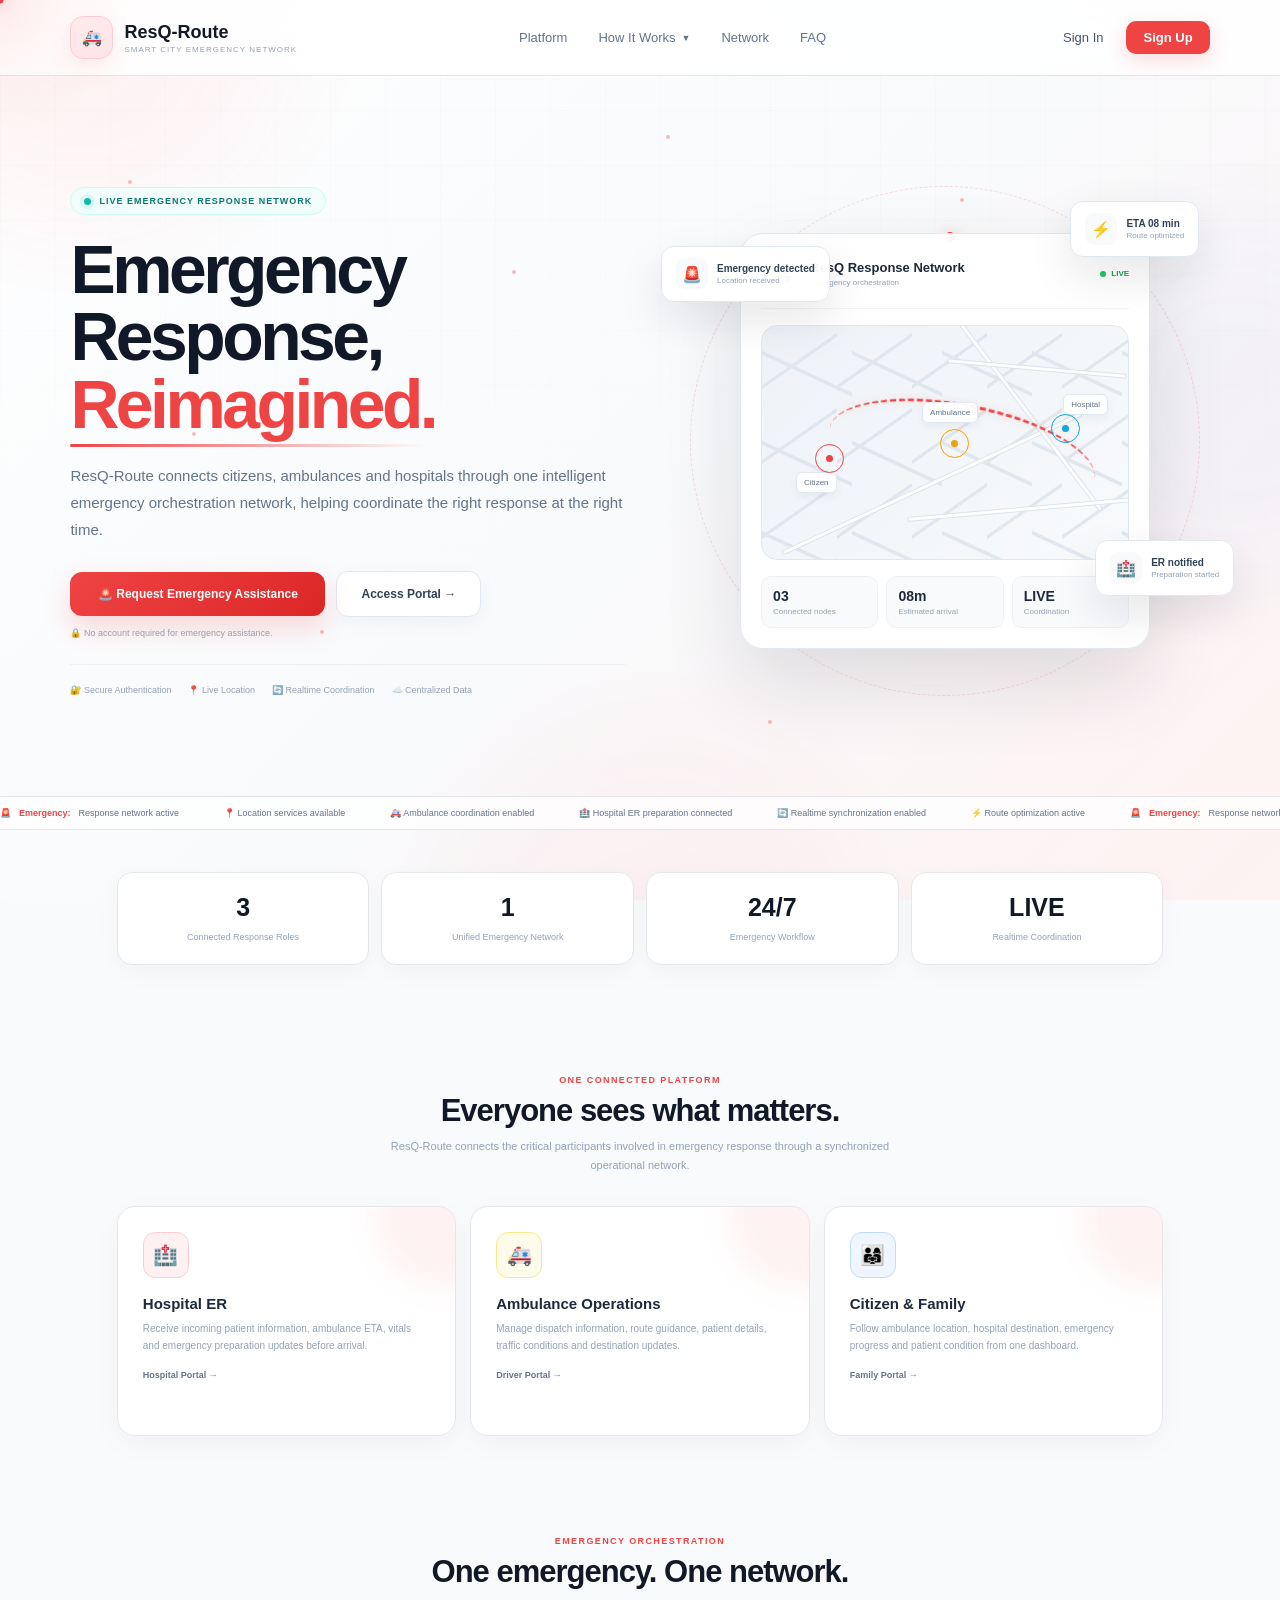
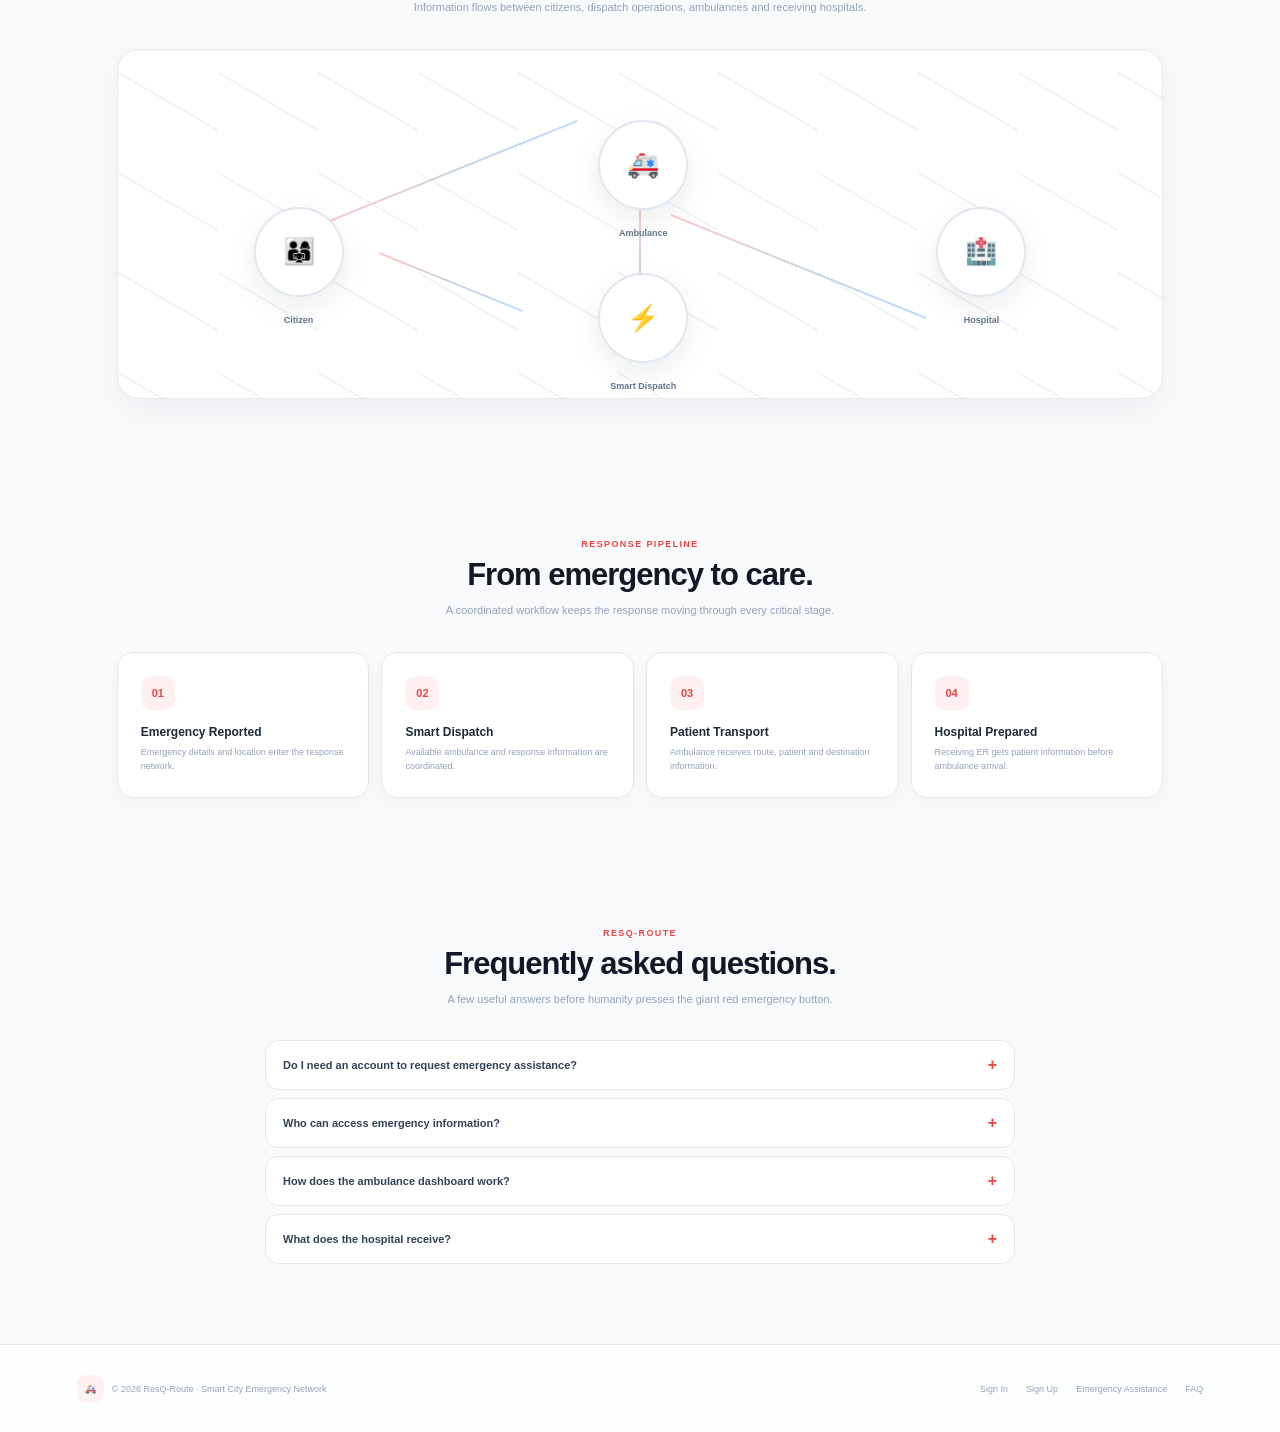
==== commit df3db244: "updated" ====
--- a/index.html
+++ b/index.html
@@ -4985,40 +4985,6 @@
 
 
 
-        <!-- =====================================================
-             CTA
-        ====================================================== -->
-
-        <section class="cta-section reveal">
-
-
-            <div class="cta">
-
-
-                <div>
-
-                    <h2>
-                        Be ready when every second matters.
-                    </h2>
-
-                    <p>
-                        Access the ResQ-Route emergency network.
-                    </p>
-
-                </div>
-
-
-                <a
-                    href="emergency.html"
-                    class="cta-button"
-                >
-                    🚨 Request Assistance →
-                </a>
-
-            </div>
-
-        </section>
-
     </main>
 
 
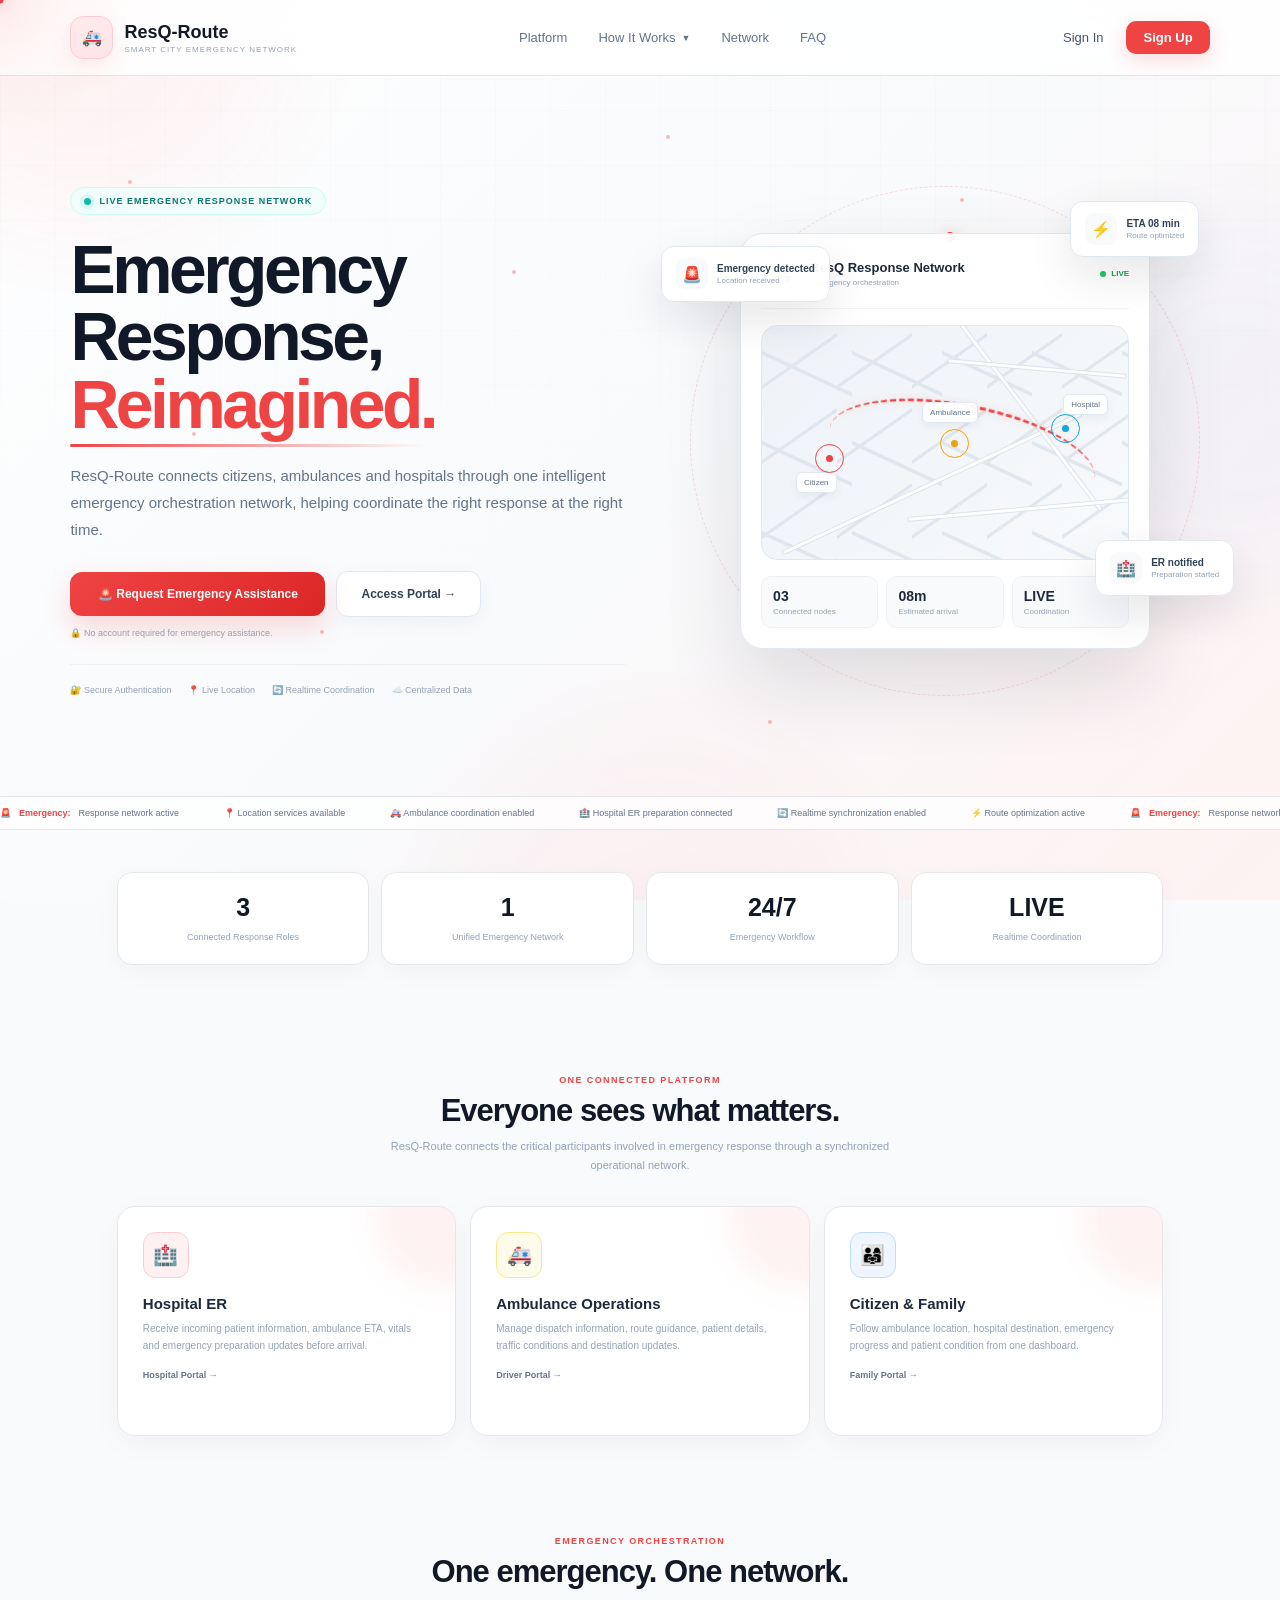
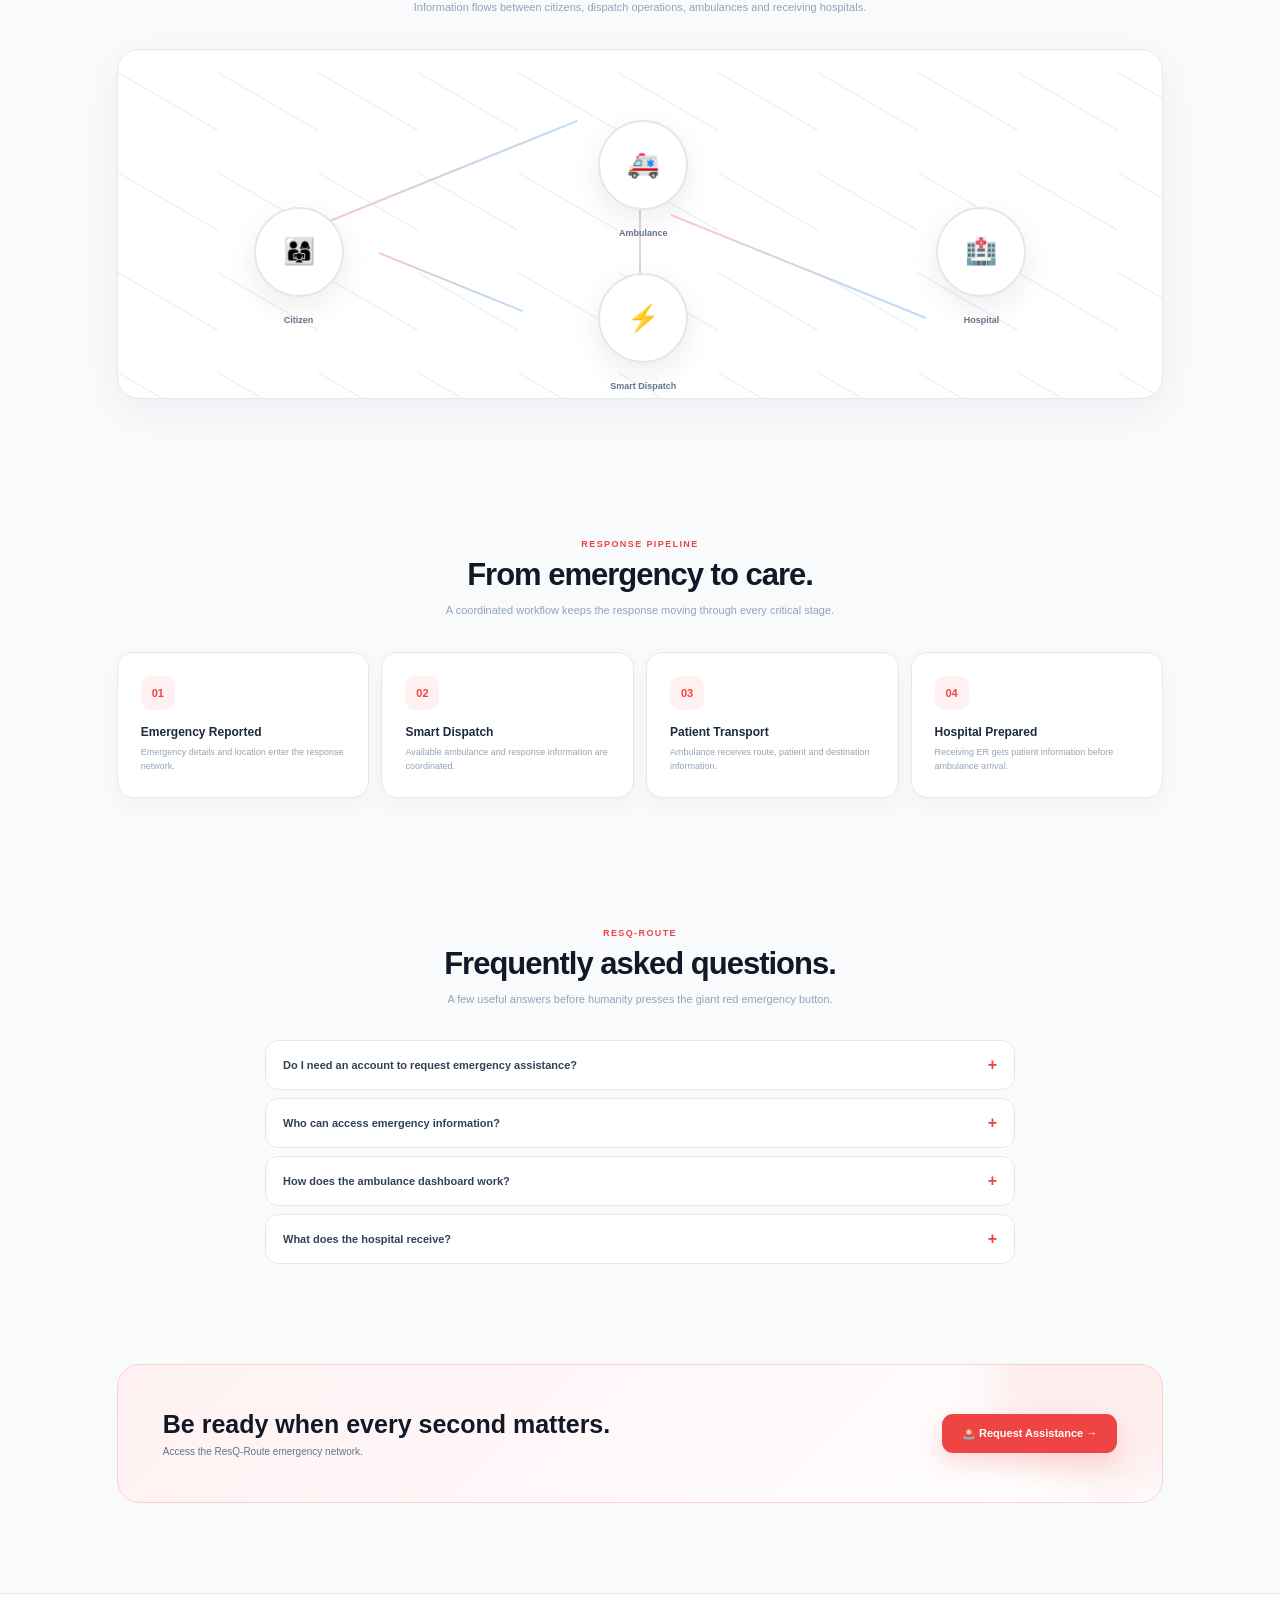
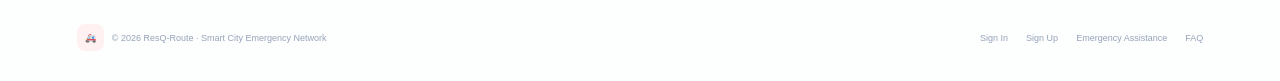
==== commit 6150d141: "updated" ====
--- a/index.html
+++ b/index.html
@@ -4917,10 +4917,12 @@
 
                     <p>
 
-                        The emergency request flow is designed
-                        to allow emergency assistance without
-                        requiring the citizen to first create
-                        an account.
+                        No. You can request emergency assistance
+                        without an account. However, having a
+                        ResQ-Route account provides a faster and
+                        more personalized experience because your
+                        basic information and emergency contacts
+                        are already available.
 
                     </p>
 
@@ -4984,6 +4986,40 @@
         </section>
 
 
+
+        <!-- =====================================================
+             CTA
+        ====================================================== -->
+
+        <section class="cta-section reveal">
+
+
+            <div class="cta">
+
+
+                <div>
+
+                    <h2>
+                        Be ready when every second matters.
+                    </h2>
+
+                    <p>
+                        Access the ResQ-Route emergency network.
+                    </p>
+
+                </div>
+
+
+                <a
+                    href="emergency.html"
+                    class="cta-button"
+                >
+                    🚨 Request Assistance →
+                </a>
+
+            </div>
+
+        </section>
 
     </main>
 
